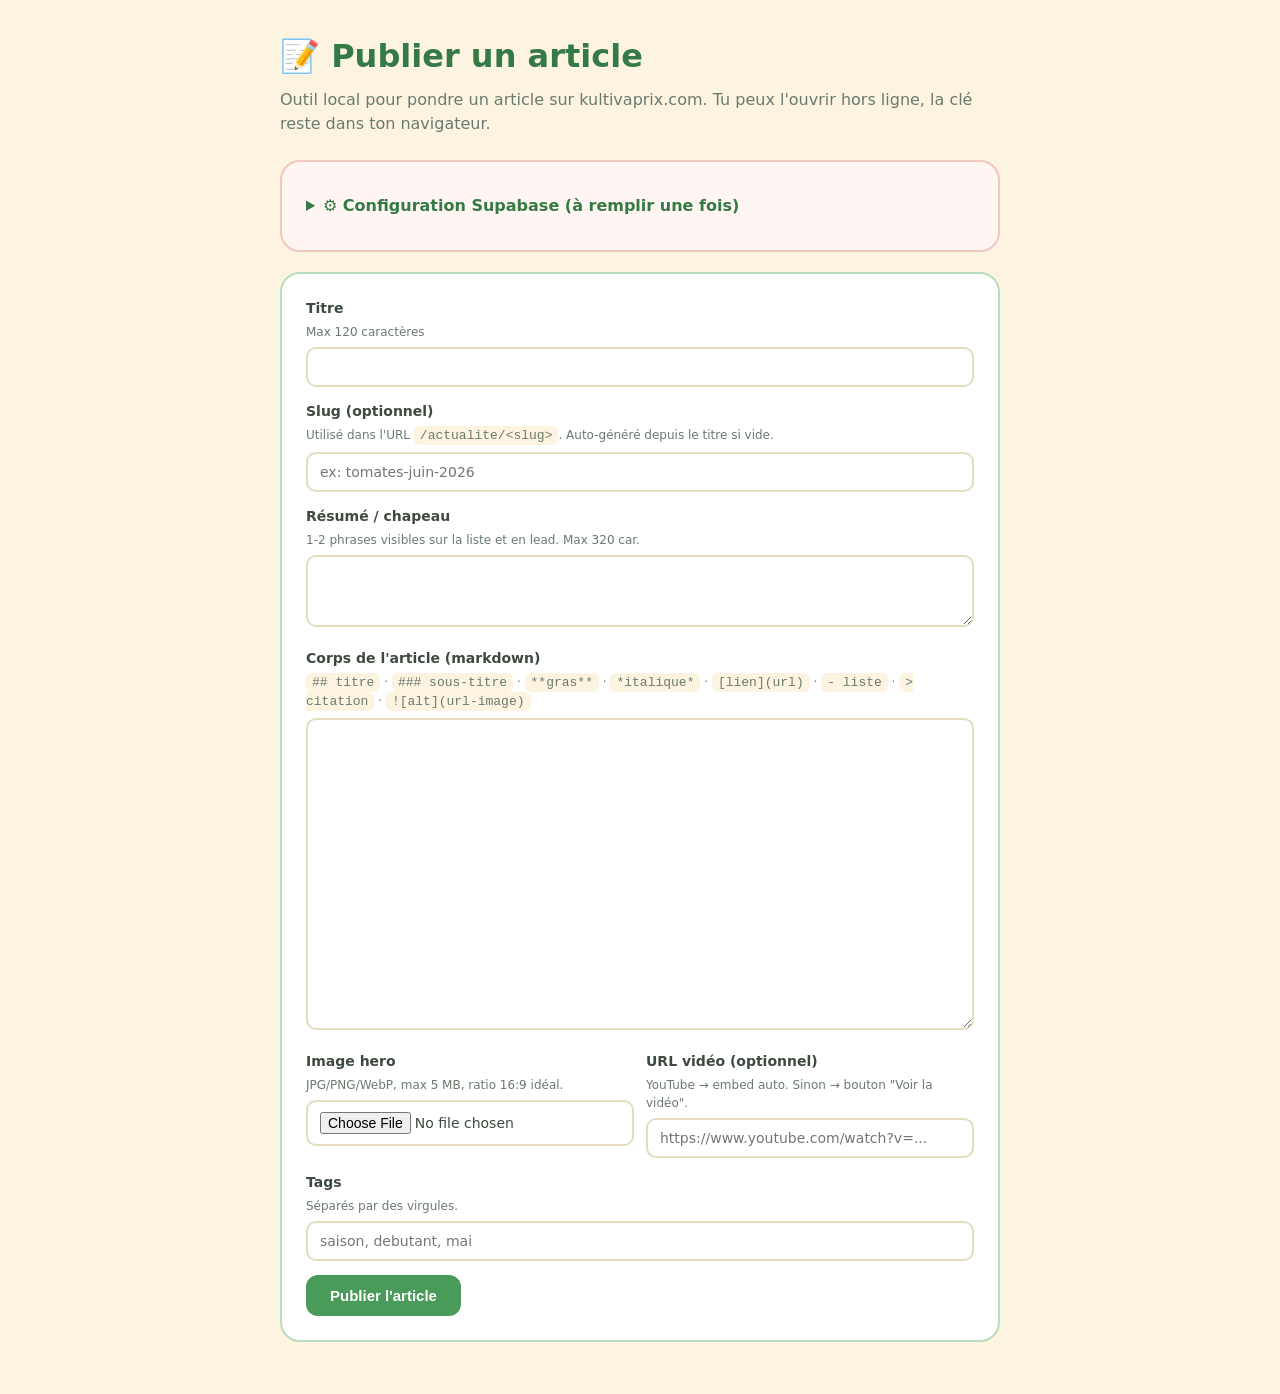
==== publier-article.html @ 19a89107 "wipe + replace with Kultiva Admin console Le dashboard auto-généré n'a jamais bien fonctionné (cron " ====
<!DOCTYPE html>
<html lang="fr">
<head>
<meta charset="UTF-8">
<meta name="viewport" content="width=device-width, initial-scale=1">
<title>Publier un article — Kultivaprix</title>
<style>
  :root {
    --green:#4A9B5A; --green-deep:#357A44; --green-soft:#B8DCBE;
    --terracotta:#D88661; --beige:#FCF4E1; --ink:#3D4A3F; --ink-soft:#6B7A6F;
    --rose-soft:#F4C6C0;
  }
  *{box-sizing:border-box}
  body{font-family:system-ui,-apple-system,sans-serif;background:var(--beige);color:var(--ink);
    margin:0;padding:32px 16px;line-height:1.5}
  main{max-width:720px;margin:0 auto}
  h1{font-size:32px;margin:0 0 8px;color:var(--green-deep)}
  .lead{color:var(--ink-soft);margin:0 0 24px}
  .card{background:#fff;border:2px solid var(--green-soft);border-radius:20px;padding:24px;margin-bottom:20px}
  .card.warn{border-color:var(--rose-soft);background:#FFF5F2}
  details{margin-bottom:16px}
  details summary{cursor:pointer;font-weight:700;color:var(--green-deep);padding:8px 0}
  label{display:block;margin-bottom:14px}
  label > span.lbl{display:block;font-weight:700;font-size:14px;margin-bottom:4px}
  label > span.hint{display:block;font-size:12px;color:var(--ink-soft);margin-bottom:6px}
  input[type=text],input[type=url],input[type=password],textarea,input[type=file]{
    width:100%;padding:10px 12px;border:2px solid #E5DCC0;border-radius:10px;
    font-family:inherit;font-size:14px;background:#fff;color:var(--ink)}
  textarea{resize:vertical;font-family:ui-monospace,Menlo,monospace}
  button{background:var(--green);color:#fff;border:0;border-radius:12px;padding:12px 24px;
    font-weight:700;font-size:15px;cursor:pointer;transition:transform .1s}
  button:hover:not(:disabled){transform:translateY(-1px);background:var(--green-deep)}
  button:disabled{opacity:.5;cursor:not-allowed}
  button.ghost{background:transparent;color:var(--green-deep);border:2px solid var(--green-soft);
    padding:8px 16px;font-size:13px}
  #status{padding:14px;border-radius:12px;font-weight:600;margin-top:16px;display:none}
  #status.ok{background:#EAF6EC;color:var(--green-deep);display:block}
  #status.err{background:#FFF0ED;color:#B85A4D;display:block}
  #status.busy{background:#FFF7E0;color:#8A6A2E;display:block}
  #status a{color:inherit;text-decoration:underline}
  code{background:var(--beige);padding:2px 6px;border-radius:6px;font-size:13px}
  .row{display:grid;grid-template-columns:1fr 1fr;gap:12px}
  @media(max-width:560px){.row{grid-template-columns:1fr}}
</style>
</head>
<body>
<main>
  <h1>📝 Publier un article</h1>
  <p class="lead">Outil local pour pondre un article sur kultivaprix.com. Tu peux l'ouvrir hors ligne, la clé reste dans ton navigateur.</p>

  <details id="config-block" class="card warn">
    <summary>⚙️ Configuration Supabase (à remplir une fois)</summary>
    <p style="font-size:13px;color:var(--ink-soft);margin:12px 0">
      Récupère <code>service_role key</code> dans Supabase → Project Settings → API. Cette clé donne tous les droits sur la DB Kultiva, garde-la pour toi. Elle est stockée en local (localStorage), tu peux la vider avec le bouton ci-dessous.
    </p>
    <label><span class="lbl">URL Supabase</span>
      <input id="sb-url" type="text" placeholder="https://xxx.supabase.co" autocomplete="off">
    </label>
    <label><span class="lbl">service_role key</span>
      <input id="sb-key" type="password" placeholder="eyJhbGc..." autocomplete="off">
    </label>
    <div style="display:flex;gap:8px;flex-wrap:wrap">
      <button type="button" id="save-config">Enregistrer</button>
      <button type="button" class="ghost" id="clear-config">Effacer la clé</button>
    </div>
  </details>

  <form id="form" class="card">
    <label><span class="lbl">Titre</span><span class="hint">Max 120 caractères</span>
      <input name="title" type="text" required maxlength="120">
    </label>

    <label><span class="lbl">Slug (optionnel)</span>
      <span class="hint">Utilisé dans l'URL <code>/actualite/&lt;slug&gt;</code>. Auto-généré depuis le titre si vide.</span>
      <input name="slug" type="text" maxlength="80" pattern="[a-z0-9-]+" placeholder="ex: tomates-juin-2026">
    </label>

    <label><span class="lbl">Résumé / chapeau</span><span class="hint">1-2 phrases visibles sur la liste et en lead. Max 320 car.</span>
      <textarea name="excerpt" required rows="3" maxlength="320"></textarea>
    </label>

    <label><span class="lbl">Corps de l'article (markdown)</span>
      <span class="hint"><code>## titre</code> · <code>### sous-titre</code> · <code>**gras**</code> · <code>*italique*</code> · <code>[lien](url)</code> · <code>- liste</code> · <code>&gt; citation</code> · <code>![alt](url-image)</code></span>
      <textarea name="body" required rows="18"></textarea>
    </label>

    <div class="row">
      <label><span class="lbl">Image hero</span><span class="hint">JPG/PNG/WebP, max 5 MB, ratio 16:9 idéal.</span>
        <input name="image" type="file" required accept="image/jpeg,image/png,image/webp">
      </label>
      <label><span class="lbl">URL vidéo (optionnel)</span><span class="hint">YouTube → embed auto. Sinon → bouton "Voir la vidéo".</span>
        <input name="video_url" type="url" placeholder="https://www.youtube.com/watch?v=...">
      </label>
    </div>

    <label><span class="lbl">Tags</span><span class="hint">Séparés par des virgules.</span>
      <input name="tags" type="text" placeholder="saison, debutant, mai">
    </label>

    <button type="submit" id="submit-btn">Publier l'article</button>
    <div id="status"></div>
  </form>
</main>

<script type="module">
import { createClient } from 'https://esm.sh/@supabase/supabase-js@2.45.0';

const $ = (id) => document.getElementById(id);
const status = $('status');
const showStatus = (cls, html) => { status.className = cls; status.innerHTML = html; };

function loadConfig() {
  const url = localStorage.getItem('kv-publish-url') || '';
  const key = localStorage.getItem('kv-publish-key') || '';
  $('sb-url').value = url;
  $('sb-key').value = key;
  if (url && key) $('config-block').open = false;
}
loadConfig();

$('save-config').addEventListener('click', () => {
  const url = $('sb-url').value.trim();
  const key = $('sb-key').value.trim();
  if (!url || !key) return alert('URL et clé requises.');
  localStorage.setItem('kv-publish-url', url);
  localStorage.setItem('kv-publish-key', key);
  $('config-block').open = false;
  showStatus('ok', '✅ Config enregistrée.');
});

$('clear-config').addEventListener('click', () => {
  if (!confirm('Effacer la clé du localStorage ?')) return;
  localStorage.removeItem('kv-publish-url');
  localStorage.removeItem('kv-publish-key');
  $('sb-url').value = '';
  $('sb-key').value = '';
  showStatus('ok', '🧹 Effacé.');
});

function toSlug(s) {
  return s.normalize('NFD').replace(/[̀-ͯ]/g, '')
    .toLowerCase().trim()
    .replace(/[^a-z0-9]+/g, '-')
    .replace(/^-+|-+$/g, '')
    .slice(0, 80);
}

$('form').addEventListener('submit', async (e) => {
  e.preventDefault();
  const url = localStorage.getItem('kv-publish-url');
  const key = localStorage.getItem('kv-publish-key');
  if (!url || !key) {
    $('config-block').open = true;
    showStatus('err', '❌ Configure Supabase d\'abord.');
    return;
  }

  const btn = $('submit-btn');
  btn.disabled = true;

  try {
    const sb = createClient(url, key, {
      auth: { persistSession: false },
      db: { schema: 'public' },
    });
    const fd = new FormData(e.target);
    const title = String(fd.get('title') || '').trim();
    const slugInput = String(fd.get('slug') || '').trim();
    const slug = (slugInput || toSlug(title));
    const excerpt = String(fd.get('excerpt') || '').trim();
    const body = String(fd.get('body') || '').trim();
    const videoUrl = String(fd.get('video_url') || '').trim() || null;
    const tags = String(fd.get('tags') || '').split(',')
      .map(t => t.trim().toLowerCase()).filter(Boolean);
    const image = fd.get('image');

    if (!slug) throw new Error('Slug invalide.');
    if (image.size > 5 * 1024 * 1024) throw new Error('Image trop lourde (>5 MB).');

    // Vérifier slug unique
    showStatus('busy', '⏳ Vérification du slug…');
    const { data: existing } = await sb.from('articles')
      .select('slug').eq('slug', slug).maybeSingle();
    if (existing) throw new Error(`Slug "${slug}" déjà utilisé. Modifie le titre ou le slug.`);

    // Upload image
    showStatus('busy', '⏳ Upload de l\'image…');
    const ext = (image.name.split('.').pop() || 'jpg').toLowerCase();
    const path = `articles/${slug}.${ext}`;
    const { error: uErr } = await sb.storage.from('news-images')
      .upload(path, image, { contentType: image.type, upsert: true });
    if (uErr) throw new Error(`Upload image : ${uErr.message}`);
    const { data: pub } = sb.storage.from('news-images').getPublicUrl(path);

    // Insert article
    showStatus('busy', '⏳ Insertion en base…');
    const { error: dErr } = await sb.from('articles').insert({
      slug, title, excerpt, body,
      image_url: pub.publicUrl,
      video_url: videoUrl,
      tags,
    });
    if (dErr) throw new Error(`Insert : ${dErr.message}`);

    const liveUrl = `https://kultivaprix.com/actualite/${slug}`;
    showStatus('ok',
      `✅ Publié ! <a href="${liveUrl}" target="_blank">Voir l'article</a> · ` +
      `Note : la liste <code>/actualites</code> a un cache de 10 min, l'article peut mettre un peu à apparaître dessus (mais l'URL directe marche tout de suite).`);
    e.target.reset();
  } catch (err) {
    console.error(err);
    showStatus('err', `❌ ${err.message || err}`);
  } finally {
    btn.disabled = false;
  }
});
</script>
</body>
</html>
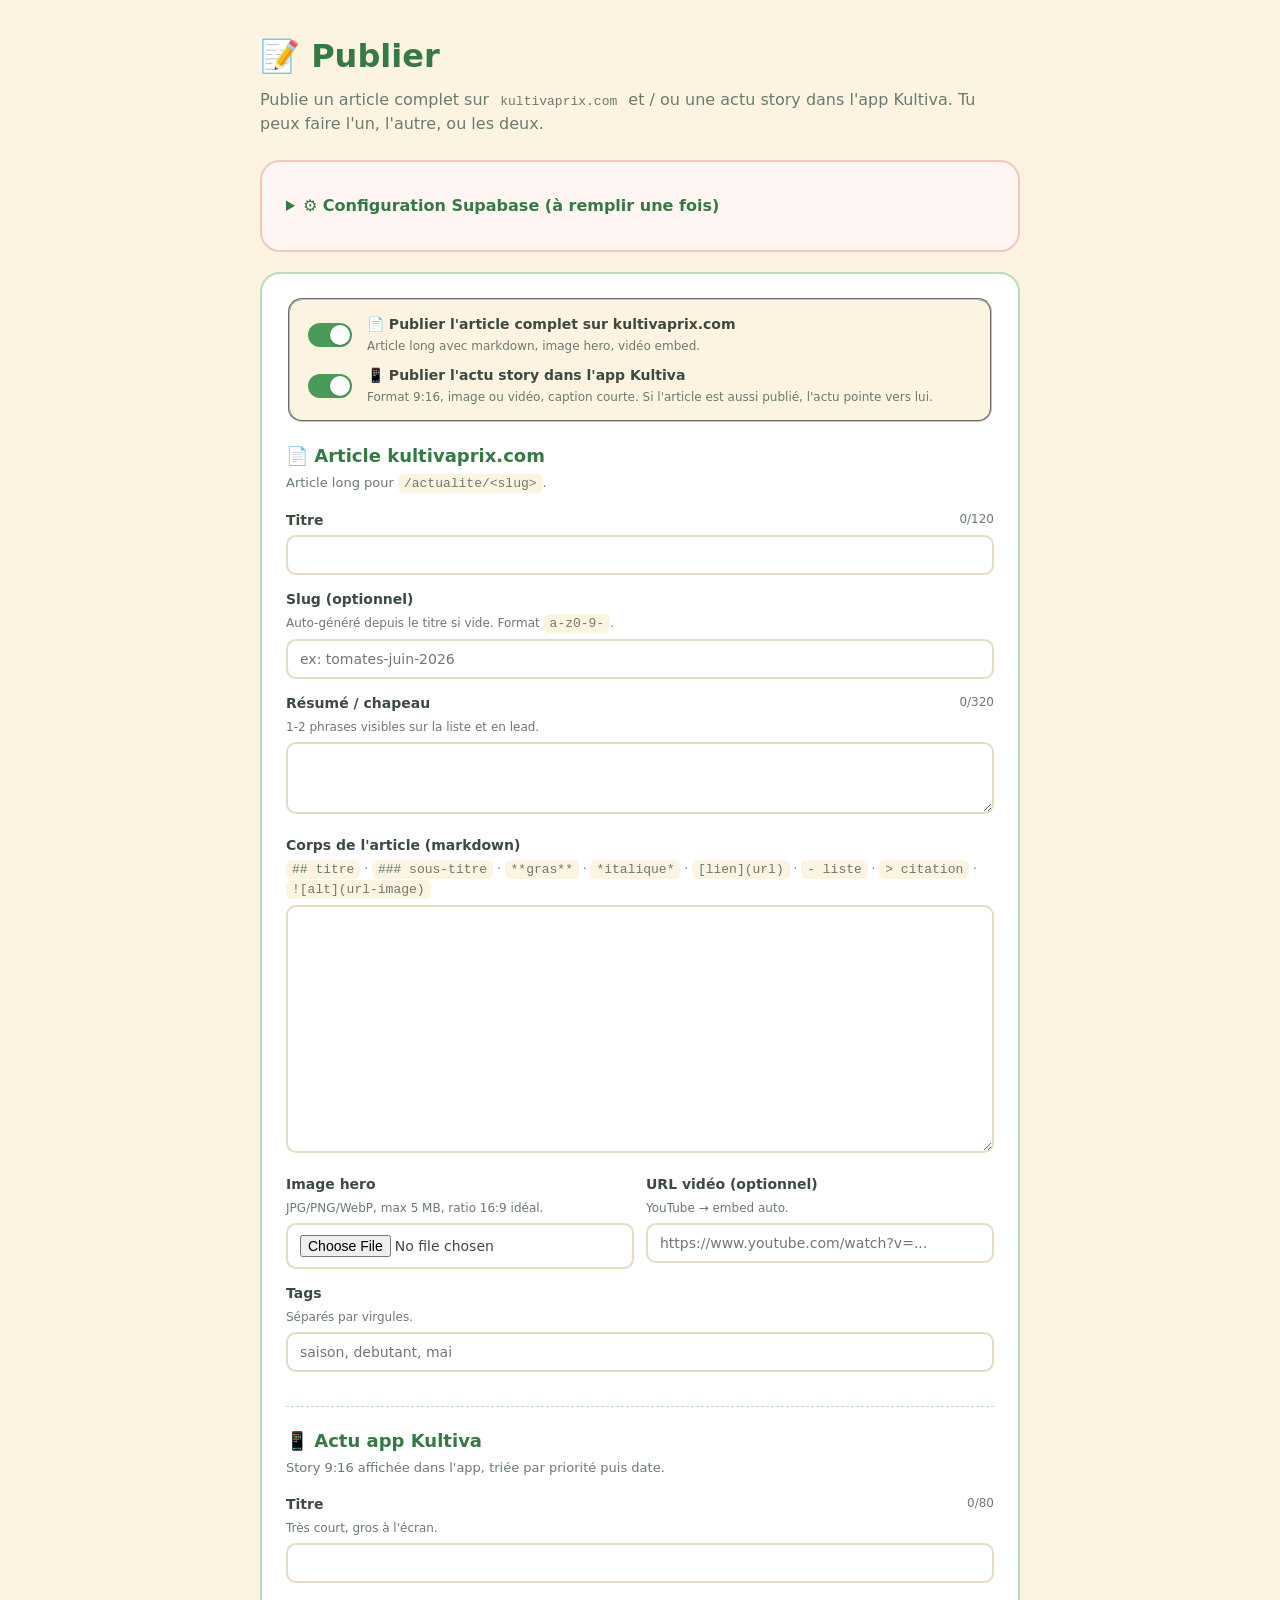
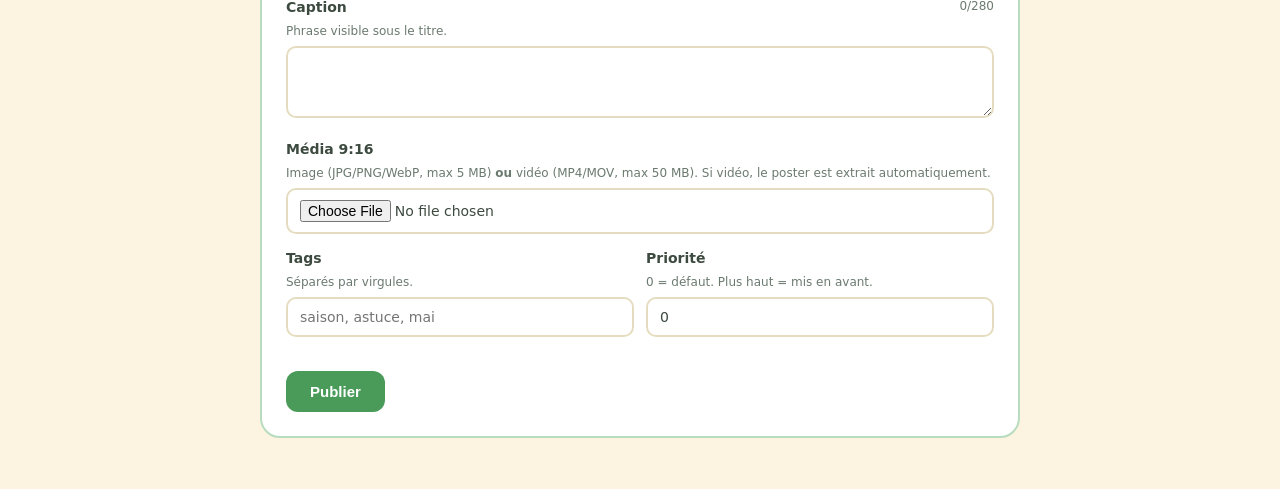
==== commit f2064e43: "Publier : ajoute la publication d'actu story dans l'app Kultiva Le formulaire devient bi-modal : art" ====
--- a/publier-article.html
+++ b/publier-article.html
@@ -3,60 +3,90 @@
 <head>
 <meta charset="UTF-8">
 <meta name="viewport" content="width=device-width, initial-scale=1">
-<title>Publier un article — Kultivaprix</title>
+<title>Publier — Kultiva Admin</title>
 <style>
   :root {
     --green:#4A9B5A; --green-deep:#357A44; --green-soft:#B8DCBE;
-    --terracotta:#D88661; --beige:#FCF4E1; --ink:#3D4A3F; --ink-soft:#6B7A6F;
+    --terracotta:#D88661; --beige:#FCF4E1; --beige-2:#F5E9CE;
+    --ink:#3D4A3F; --ink-soft:#6B7A6F;
     --rose-soft:#F4C6C0;
   }
   *{box-sizing:border-box}
   body{font-family:system-ui,-apple-system,sans-serif;background:var(--beige);color:var(--ink);
     margin:0;padding:32px 16px;line-height:1.5}
-  main{max-width:720px;margin:0 auto}
+  main{max-width:760px;margin:0 auto}
   h1{font-size:32px;margin:0 0 8px;color:var(--green-deep)}
   .lead{color:var(--ink-soft);margin:0 0 24px}
   .card{background:#fff;border:2px solid var(--green-soft);border-radius:20px;padding:24px;margin-bottom:20px}
   .card.warn{border-color:var(--rose-soft);background:#FFF5F2}
+  .section{padding:20px 0;border-top:1px dashed var(--green-soft)}
+  .section:first-of-type{border-top:0;padding-top:0}
+  .section.disabled{opacity:.4;pointer-events:none}
+  .section h2{font-size:18px;color:var(--green-deep);margin:0 0 4px;display:flex;align-items:center;gap:8px}
+  .section .sub{font-size:13px;color:var(--ink-soft);margin:0 0 16px}
   details{margin-bottom:16px}
   details summary{cursor:pointer;font-weight:700;color:var(--green-deep);padding:8px 0}
-  label{display:block;margin-bottom:14px}
-  label > span.lbl{display:block;font-weight:700;font-size:14px;margin-bottom:4px}
-  label > span.hint{display:block;font-size:12px;color:var(--ink-soft);margin-bottom:6px}
-  input[type=text],input[type=url],input[type=password],textarea,input[type=file]{
+
+  /* Toggles */
+  .toggles{display:flex;flex-direction:column;gap:10px;margin-bottom:20px;
+    background:var(--beige);border-radius:14px;padding:14px}
+  .toggle{display:flex;align-items:center;gap:12px;cursor:pointer;font-weight:600;font-size:14px}
+  .toggle input{width:44px;height:24px;appearance:none;-webkit-appearance:none;background:#D9D2BD;
+    border-radius:999px;position:relative;cursor:pointer;transition:background .15s;flex-shrink:0}
+  .toggle input::after{content:"";position:absolute;top:2px;left:2px;width:20px;height:20px;
+    background:#fff;border-radius:50%;transition:left .15s;box-shadow:0 1px 3px rgba(0,0,0,.2)}
+  .toggle input:checked{background:var(--green)}
+  .toggle input:checked::after{left:22px}
+  .toggle .desc{display:block;font-weight:400;font-size:12px;color:var(--ink-soft);margin-top:2px}
+
+  label.field{display:block;margin-bottom:14px}
+  label.field > .lbl{display:block;font-weight:700;font-size:14px;margin-bottom:4px}
+  label.field > .hint{display:block;font-size:12px;color:var(--ink-soft);margin-bottom:6px}
+  .counter{float:right;font-weight:400;color:var(--ink-soft);font-size:12px}
+  input[type=text],input[type=url],input[type=password],input[type=number],textarea,input[type=file]{
     width:100%;padding:10px 12px;border:2px solid #E5DCC0;border-radius:10px;
     font-family:inherit;font-size:14px;background:#fff;color:var(--ink)}
   textarea{resize:vertical;font-family:ui-monospace,Menlo,monospace}
+  .row{display:grid;grid-template-columns:1fr 1fr;gap:12px}
+  @media(max-width:560px){.row{grid-template-columns:1fr}}
+
   button{background:var(--green);color:#fff;border:0;border-radius:12px;padding:12px 24px;
-    font-weight:700;font-size:15px;cursor:pointer;transition:transform .1s}
+    font-weight:700;font-size:15px;cursor:pointer;transition:transform .1s,background .1s}
   button:hover:not(:disabled){transform:translateY(-1px);background:var(--green-deep)}
-  button:disabled{opacity:.5;cursor:not-allowed}
+  button:disabled{opacity:.5;cursor:not-allowed;transform:none}
   button.ghost{background:transparent;color:var(--green-deep);border:2px solid var(--green-soft);
     padding:8px 16px;font-size:13px}
-  #status{padding:14px;border-radius:12px;font-weight:600;margin-top:16px;display:none}
+
+  #status{padding:14px;border-radius:12px;font-weight:600;margin-top:16px;display:none;font-size:14px;line-height:1.5}
   #status.ok{background:#EAF6EC;color:var(--green-deep);display:block}
   #status.err{background:#FFF0ED;color:#B85A4D;display:block}
   #status.busy{background:#FFF7E0;color:#8A6A2E;display:block}
   #status a{color:inherit;text-decoration:underline}
+  #status ul{margin:8px 0 0;padding-left:20px}
   code{background:var(--beige);padding:2px 6px;border-radius:6px;font-size:13px}
-  .row{display:grid;grid-template-columns:1fr 1fr;gap:12px}
-  @media(max-width:560px){.row{grid-template-columns:1fr}}
+
+  /* Preview du poster extrait de la vidéo */
+  .preview{margin-top:10px;display:none}
+  .preview.visible{display:block}
+  .preview .frame{display:inline-block;width:100px;aspect-ratio:9/16;background:#000;border-radius:10px;
+    background-size:cover;background-position:center;border:2px solid var(--green-soft)}
+  .preview .meta{font-size:12px;color:var(--ink-soft);margin-top:6px}
 </style>
 </head>
 <body>
 <main>
-  <h1>📝 Publier un article</h1>
-  <p class="lead">Outil local pour pondre un article sur kultivaprix.com. Tu peux l'ouvrir hors ligne, la clé reste dans ton navigateur.</p>
+  <h1>📝 Publier</h1>
+  <p class="lead">Publie un article complet sur <code>kultivaprix.com</code> et / ou une actu story dans l'app Kultiva. Tu peux faire l'un, l'autre, ou les deux.</p>
 
   <details id="config-block" class="card warn">
     <summary>⚙️ Configuration Supabase (à remplir une fois)</summary>
     <p style="font-size:13px;color:var(--ink-soft);margin:12px 0">
-      Récupère <code>service_role key</code> dans Supabase → Project Settings → API. Cette clé donne tous les droits sur la DB Kultiva, garde-la pour toi. Elle est stockée en local (localStorage), tu peux la vider avec le bouton ci-dessous.
+      Récupère <code>service_role key</code> dans Supabase → Project Settings → API. Cette clé donne tous les droits sur la DB Kultiva, garde-la pour toi. Stockée en localStorage du navigateur.
     </p>
-    <label><span class="lbl">URL Supabase</span>
+    <label class="field"><span class="lbl">URL Supabase</span>
       <input id="sb-url" type="text" placeholder="https://xxx.supabase.co" autocomplete="off">
     </label>
-    <label><span class="lbl">service_role key</span>
+    <label class="field"><span class="lbl">service_role key</span>
       <input id="sb-key" type="password" placeholder="eyJhbGc..." autocomplete="off">
     </label>
     <div style="display:flex;gap:8px;flex-wrap:wrap">
@@ -66,38 +96,91 @@
   </details>
 
   <form id="form" class="card">
-    <label><span class="lbl">Titre</span><span class="hint">Max 120 caractères</span>
-      <input name="title" type="text" required maxlength="120">
-    </label>
-
-    <label><span class="lbl">Slug (optionnel)</span>
-      <span class="hint">Utilisé dans l'URL <code>/actualite/&lt;slug&gt;</code>. Auto-généré depuis le titre si vide.</span>
-      <input name="slug" type="text" maxlength="80" pattern="[a-z0-9-]+" placeholder="ex: tomates-juin-2026">
-    </label>
-
-    <label><span class="lbl">Résumé / chapeau</span><span class="hint">1-2 phrases visibles sur la liste et en lead. Max 320 car.</span>
-      <textarea name="excerpt" required rows="3" maxlength="320"></textarea>
-    </label>
-
-    <label><span class="lbl">Corps de l'article (markdown)</span>
-      <span class="hint"><code>## titre</code> · <code>### sous-titre</code> · <code>**gras**</code> · <code>*italique*</code> · <code>[lien](url)</code> · <code>- liste</code> · <code>&gt; citation</code> · <code>![alt](url-image)</code></span>
-      <textarea name="body" required rows="18"></textarea>
-    </label>
-
-    <div class="row">
-      <label><span class="lbl">Image hero</span><span class="hint">JPG/PNG/WebP, max 5 MB, ratio 16:9 idéal.</span>
-        <input name="image" type="file" required accept="image/jpeg,image/png,image/webp">
-      </label>
-      <label><span class="lbl">URL vidéo (optionnel)</span><span class="hint">YouTube → embed auto. Sinon → bouton "Voir la vidéo".</span>
-        <input name="video_url" type="url" placeholder="https://www.youtube.com/watch?v=...">
+
+    <fieldset class="toggles">
+      <label class="toggle">
+        <input type="checkbox" id="enable-article" checked>
+        <span>📄 Publier l'article complet sur kultivaprix.com<span class="desc">Article long avec markdown, image hero, vidéo embed.</span></span>
+      </label>
+      <label class="toggle">
+        <input type="checkbox" id="enable-news" checked>
+        <span>📱 Publier l'actu story dans l'app Kultiva<span class="desc">Format 9:16, image ou vidéo, caption courte. Si l'article est aussi publié, l'actu pointe vers lui.</span></span>
+      </label>
+    </fieldset>
+
+    <!-- ────── Article kultivaprix.com ────── -->
+    <div id="article-section" class="section">
+      <h2>📄 Article kultivaprix.com</h2>
+      <p class="sub">Article long pour <code>/actualite/&lt;slug&gt;</code>.</p>
+
+      <label class="field"><span class="lbl">Titre <span class="counter" id="art-title-count">0/120</span></span>
+        <input name="art_title" type="text" maxlength="120">
+      </label>
+
+      <label class="field"><span class="lbl">Slug (optionnel)</span>
+        <span class="hint">Auto-généré depuis le titre si vide. Format <code>a-z0-9-</code>.</span>
+        <input name="art_slug" type="text" maxlength="80" pattern="[a-z0-9-]+" placeholder="ex: tomates-juin-2026">
+      </label>
+
+      <label class="field"><span class="lbl">Résumé / chapeau <span class="counter" id="art-excerpt-count">0/320</span></span>
+        <span class="hint">1-2 phrases visibles sur la liste et en lead.</span>
+        <textarea name="art_excerpt" rows="3" maxlength="320"></textarea>
+      </label>
+
+      <label class="field"><span class="lbl">Corps de l'article (markdown)</span>
+        <span class="hint"><code>## titre</code> · <code>### sous-titre</code> · <code>**gras**</code> · <code>*italique*</code> · <code>[lien](url)</code> · <code>- liste</code> · <code>&gt; citation</code> · <code>![alt](url-image)</code></span>
+        <textarea name="art_body" rows="14"></textarea>
+      </label>
+
+      <div class="row">
+        <label class="field"><span class="lbl">Image hero</span><span class="hint">JPG/PNG/WebP, max 5 MB, ratio 16:9 idéal.</span>
+          <input name="art_image" type="file" accept="image/jpeg,image/png,image/webp">
+        </label>
+        <label class="field"><span class="lbl">URL vidéo (optionnel)</span><span class="hint">YouTube → embed auto.</span>
+          <input name="art_video_url" type="url" placeholder="https://www.youtube.com/watch?v=...">
+        </label>
+      </div>
+
+      <label class="field"><span class="lbl">Tags</span><span class="hint">Séparés par virgules.</span>
+        <input name="art_tags" type="text" placeholder="saison, debutant, mai">
       </label>
     </div>
 
-    <label><span class="lbl">Tags</span><span class="hint">Séparés par des virgules.</span>
-      <input name="tags" type="text" placeholder="saison, debutant, mai">
-    </label>
-
-    <button type="submit" id="submit-btn">Publier l'article</button>
+    <!-- ────── Actu app Kultiva ────── -->
+    <div id="news-section" class="section">
+      <h2>📱 Actu app Kultiva</h2>
+      <p class="sub">Story 9:16 affichée dans l'app, triée par priorité puis date.</p>
+
+      <label class="field"><span class="lbl">Titre <span class="counter" id="news-title-count">0/80</span></span>
+        <span class="hint">Très court, gros à l'écran.</span>
+        <input name="news_title" type="text" maxlength="80">
+      </label>
+
+      <label class="field"><span class="lbl">Caption <span class="counter" id="news-caption-count">0/280</span></span>
+        <span class="hint">Phrase visible sous le titre.</span>
+        <textarea name="news_caption" rows="3" maxlength="280" style="font-family:inherit"></textarea>
+      </label>
+
+      <label class="field"><span class="lbl">Média 9:16</span>
+        <span class="hint">Image (JPG/PNG/WebP, max 5 MB) <strong>ou</strong> vidéo (MP4/MOV, max 50 MB). Si vidéo, le poster est extrait automatiquement.</span>
+        <input name="news_media" type="file" accept="image/jpeg,image/png,image/webp,video/mp4,video/quicktime">
+        <div class="preview" id="news-preview">
+          <div class="frame" id="news-preview-frame"></div>
+          <div class="meta" id="news-preview-meta"></div>
+        </div>
+      </label>
+
+      <div class="row">
+        <label class="field"><span class="lbl">Tags</span><span class="hint">Séparés par virgules.</span>
+          <input name="news_tags" type="text" placeholder="saison, astuce, mai">
+        </label>
+        <label class="field"><span class="lbl">Priorité</span><span class="hint">0 = défaut. Plus haut = mis en avant.</span>
+          <input name="news_priority" type="number" min="0" max="100" step="1" value="0">
+        </label>
+      </div>
+    </div>
+
+    <button type="submit" id="submit-btn">Publier</button>
     <div id="status"></div>
   </form>
 </main>
@@ -109,6 +192,7 @@
 const status = $('status');
 const showStatus = (cls, html) => { status.className = cls; status.innerHTML = html; };
 
+// ── Config Supabase ─────────────────────────────────────────────
 function loadConfig() {
   const url = localStorage.getItem('kv-publish-url') || '';
   const key = localStorage.getItem('kv-publish-key') || '';
@@ -137,6 +221,29 @@
   showStatus('ok', '🧹 Effacé.');
 });
 
+// ── Toggles ─────────────────────────────────────────────────────
+function syncSections() {
+  $('article-section').classList.toggle('disabled', !$('enable-article').checked);
+  $('news-section').classList.toggle('disabled', !$('enable-news').checked);
+}
+$('enable-article').addEventListener('change', syncSections);
+$('enable-news').addEventListener('change', syncSections);
+syncSections();
+
+// ── Compteurs de caractères ─────────────────────────────────────
+function bindCounter(inputName, counterId, max) {
+  const el = document.querySelector(`[name="${inputName}"]`);
+  const c = $(counterId);
+  const update = () => { c.textContent = `${el.value.length}/${max}`; };
+  el.addEventListener('input', update);
+  update();
+}
+bindCounter('art_title', 'art-title-count', 120);
+bindCounter('art_excerpt', 'art-excerpt-count', 320);
+bindCounter('news_title', 'news-title-count', 80);
+bindCounter('news_caption', 'news-caption-count', 280);
+
+// ── Helpers ─────────────────────────────────────────────────────
 function toSlug(s) {
   return s.normalize('NFD').replace(/[̀-ͯ]/g, '')
     .toLowerCase().trim()
@@ -144,7 +251,82 @@
     .replace(/^-+|-+$/g, '')
     .slice(0, 80);
 }
-
+function parseTags(s) {
+  return String(s || '').split(',').map(t => t.trim().toLowerCase()).filter(Boolean);
+}
+function publicUrl(sb, bucket, path) {
+  return sb.storage.from(bucket).getPublicUrl(path).data.publicUrl;
+}
+
+// Extrait la 1re frame "utile" d'une vidéo en blob JPEG via canvas.
+async function extractPosterFromVideo(file) {
+  const video = document.createElement('video');
+  video.muted = true;
+  video.playsInline = true;
+  video.preload = 'metadata';
+  video.src = URL.createObjectURL(file);
+  try {
+    await new Promise((res, rej) => {
+      video.onloadeddata = res;
+      video.onerror = () => rej(new Error('Vidéo illisible'));
+    });
+    // Saut léger pour éviter une frame noire en début de vidéo.
+    video.currentTime = Math.min(0.5, Math.max(0.05, (video.duration || 1) / 4));
+    await new Promise((res, rej) => {
+      video.onseeked = res;
+      video.onerror = () => rej(new Error('Seek vidéo échoué'));
+    });
+    const canvas = document.createElement('canvas');
+    canvas.width = video.videoWidth;
+    canvas.height = video.videoHeight;
+    if (!canvas.width || !canvas.height) throw new Error('Vidéo sans dimensions');
+    canvas.getContext('2d').drawImage(video, 0, 0, canvas.width, canvas.height);
+    const blob = await new Promise(res => canvas.toBlob(b => res(b), 'image/jpeg', 0.85));
+    if (!blob) throw new Error('Conversion poster échouée');
+    return blob;
+  } finally {
+    URL.revokeObjectURL(video.src);
+  }
+}
+
+// ── Aperçu du média actu ────────────────────────────────────────
+const newsMediaInput = document.querySelector('[name="news_media"]');
+const newsPreview = $('news-preview');
+const newsPreviewFrame = $('news-preview-frame');
+const newsPreviewMeta = $('news-preview-meta');
+
+newsMediaInput.addEventListener('change', async (e) => {
+  const file = e.target.files?.[0];
+  if (!file) {
+    newsPreview.classList.remove('visible');
+    return;
+  }
+  newsPreview.classList.add('visible');
+  newsPreviewFrame.style.backgroundImage = '';
+  newsPreviewMeta.textContent = '⏳ Préparation…';
+  try {
+    let posterBlob;
+    if (file.type.startsWith('video/')) {
+      posterBlob = await extractPosterFromVideo(file);
+      newsPreviewMeta.textContent = `🎬 Vidéo (${formatSize(file.size)}) — poster auto extrait.`;
+    } else {
+      posterBlob = file;
+      newsPreviewMeta.textContent = `🖼 Image (${formatSize(file.size)}).`;
+    }
+    const posterUrl = URL.createObjectURL(posterBlob);
+    newsPreviewFrame.style.backgroundImage = `url(${posterUrl})`;
+  } catch (err) {
+    newsPreviewMeta.textContent = `⚠️ ${err.message}`;
+  }
+});
+
+function formatSize(bytes) {
+  if (bytes < 1024) return bytes + ' B';
+  if (bytes < 1024*1024) return (bytes/1024).toFixed(0) + ' KB';
+  return (bytes/(1024*1024)).toFixed(1) + ' MB';
+}
+
+// ── Publish ─────────────────────────────────────────────────────
 $('form').addEventListener('submit', async (e) => {
   e.preventDefault();
   const url = localStorage.getItem('kv-publish-url');
@@ -155,8 +337,16 @@
     return;
   }
 
+  const enableArticle = $('enable-article').checked;
+  const enableNews = $('enable-news').checked;
+  if (!enableArticle && !enableNews) {
+    showStatus('err', '❌ Coche au moins une option (article ou actu).');
+    return;
+  }
+
   const btn = $('submit-btn');
   btn.disabled = true;
+  showStatus('busy', '⏳ Démarrage…');
 
   try {
     const sb = createClient(url, key, {
@@ -164,49 +354,26 @@
       db: { schema: 'public' },
     });
     const fd = new FormData(e.target);
-    const title = String(fd.get('title') || '').trim();
-    const slugInput = String(fd.get('slug') || '').trim();
-    const slug = (slugInput || toSlug(title));
-    const excerpt = String(fd.get('excerpt') || '').trim();
-    const body = String(fd.get('body') || '').trim();
-    const videoUrl = String(fd.get('video_url') || '').trim() || null;
-    const tags = String(fd.get('tags') || '').split(',')
-      .map(t => t.trim().toLowerCase()).filter(Boolean);
-    const image = fd.get('image');
-
-    if (!slug) throw new Error('Slug invalide.');
-    if (image.size > 5 * 1024 * 1024) throw new Error('Image trop lourde (>5 MB).');
-
-    // Vérifier slug unique
-    showStatus('busy', '⏳ Vérification du slug…');
-    const { data: existing } = await sb.from('articles')
-      .select('slug').eq('slug', slug).maybeSingle();
-    if (existing) throw new Error(`Slug "${slug}" déjà utilisé. Modifie le titre ou le slug.`);
-
-    // Upload image
-    showStatus('busy', '⏳ Upload de l\'image…');
-    const ext = (image.name.split('.').pop() || 'jpg').toLowerCase();
-    const path = `articles/${slug}.${ext}`;
-    const { error: uErr } = await sb.storage.from('news-images')
-      .upload(path, image, { contentType: image.type, upsert: true });
-    if (uErr) throw new Error(`Upload image : ${uErr.message}`);
-    const { data: pub } = sb.storage.from('news-images').getPublicUrl(path);
-
-    // Insert article
-    showStatus('busy', '⏳ Insertion en base…');
-    const { error: dErr } = await sb.from('articles').insert({
-      slug, title, excerpt, body,
-      image_url: pub.publicUrl,
-      video_url: videoUrl,
-      tags,
-    });
-    if (dErr) throw new Error(`Insert : ${dErr.message}`);
-
-    const liveUrl = `https://kultivaprix.com/actualite/${slug}`;
+    const results = [];
+
+    let articleUrl = null;
+    if (enableArticle) {
+      articleUrl = await publishArticle(sb, fd);
+      results.push(`📄 <a href="${articleUrl}" target="_blank">${articleUrl}</a>`);
+    }
+
+    if (enableNews) {
+      const newsId = await publishNews(sb, fd, articleUrl);
+      results.push(`📱 Actu publiée dans l'app (id <code>${newsId.slice(0, 8)}…</code>).`);
+    }
+
     showStatus('ok',
-      `✅ Publié ! <a href="${liveUrl}" target="_blank">Voir l'article</a> · ` +
-      `Note : la liste <code>/actualites</code> a un cache de 10 min, l'article peut mettre un peu à apparaître dessus (mais l'URL directe marche tout de suite).`);
+      `✅ Publié !<ul>${results.map(r => `<li>${r}</li>`).join('')}</ul>` +
+      (enableArticle ? `<br>Note : la liste <code>/actualites</code> a un cache de 10 min, l'URL directe marche tout de suite.` : '')
+    );
     e.target.reset();
+    syncSections();
+    newsPreview.classList.remove('visible');
   } catch (err) {
     console.error(err);
     showStatus('err', `❌ ${err.message || err}`);
@@ -214,6 +381,108 @@
     btn.disabled = false;
   }
 });
+
+async function publishArticle(sb, fd) {
+  const title = String(fd.get('art_title') || '').trim();
+  const slugInput = String(fd.get('art_slug') || '').trim();
+  const slug = slugInput || toSlug(title);
+  const excerpt = String(fd.get('art_excerpt') || '').trim();
+  const body = String(fd.get('art_body') || '').trim();
+  const videoUrl = String(fd.get('art_video_url') || '').trim() || null;
+  const tags = parseTags(fd.get('art_tags'));
+  const image = fd.get('art_image');
+
+  if (!title) throw new Error('Article : titre requis.');
+  if (!excerpt) throw new Error('Article : résumé requis.');
+  if (!body) throw new Error('Article : corps requis.');
+  if (!image || !image.size) throw new Error('Article : image hero requise.');
+  if (!slug) throw new Error('Article : slug invalide.');
+  if (image.size > 5 * 1024 * 1024) throw new Error('Article : image trop lourde (>5 MB).');
+
+  showStatus('busy', '⏳ Article — vérification du slug…');
+  const { data: existing } = await sb.from('articles').select('slug').eq('slug', slug).maybeSingle();
+  if (existing) throw new Error(`Article : slug "${slug}" déjà utilisé.`);
+
+  showStatus('busy', '⏳ Article — upload de l\'image…');
+  const ext = (image.name.split('.').pop() || 'jpg').toLowerCase();
+  const path = `articles/${slug}.${ext}`;
+  const { error: uErr } = await sb.storage.from('news-images')
+    .upload(path, image, { contentType: image.type, upsert: true });
+  if (uErr) throw new Error(`Article : upload image — ${uErr.message}`);
+  const imageUrl = publicUrl(sb, 'news-images', path);
+
+  showStatus('busy', '⏳ Article — insertion en base…');
+  const { error: dErr } = await sb.from('articles').insert({
+    slug, title, excerpt, body,
+    image_url: imageUrl,
+    video_url: videoUrl,
+    tags,
+  });
+  if (dErr) throw new Error(`Article : insert — ${dErr.message}`);
+
+  return `https://kultivaprix.com/actualite/${slug}`;
+}
+
+async function publishNews(sb, fd, articleUrl) {
+  const title = String(fd.get('news_title') || '').trim();
+  const caption = String(fd.get('news_caption') || '').trim();
+  const tags = parseTags(fd.get('news_tags'));
+  const priority = parseInt(String(fd.get('news_priority') || '0'), 10) || 0;
+  const media = fd.get('news_media');
+
+  if (!title) throw new Error('Actu : titre requis.');
+  if (!caption) throw new Error('Actu : caption requise.');
+  if (title.length > 80) throw new Error('Actu : titre trop long (>80).');
+  if (caption.length > 280) throw new Error('Actu : caption trop longue (>280).');
+  if (!media || !media.size) throw new Error('Actu : média requis (image ou vidéo).');
+
+  const isVideo = media.type.startsWith('video/');
+  if (isVideo && media.size > 50 * 1024 * 1024) throw new Error('Actu : vidéo trop lourde (>50 MB).');
+  if (!isVideo && media.size > 5 * 1024 * 1024) throw new Error('Actu : image trop lourde (>5 MB).');
+
+  const newsId = (crypto.randomUUID && crypto.randomUUID()) || String(Date.now());
+
+  let posterBlob;
+  if (isVideo) {
+    showStatus('busy', '⏳ Actu — extraction du poster…');
+    posterBlob = await extractPosterFromVideo(media);
+  } else {
+    posterBlob = media;
+  }
+
+  showStatus('busy', '⏳ Actu — upload du poster…');
+  const posterPath = `news/${newsId}/poster.jpg`;
+  const { error: pErr } = await sb.storage.from('news-images')
+    .upload(posterPath, posterBlob, { contentType: 'image/jpeg', upsert: true });
+  if (pErr) throw new Error(`Actu : upload poster — ${pErr.message}`);
+  const imageUrl = publicUrl(sb, 'news-images', posterPath);
+
+  let videoUrl = null;
+  if (isVideo) {
+    showStatus('busy', '⏳ Actu — upload de la vidéo…');
+    const ext = (media.name.split('.').pop() || 'mp4').toLowerCase();
+    const videoPath = `news/${newsId}/video.${ext}`;
+    const { error: vErr } = await sb.storage.from('news-images')
+      .upload(videoPath, media, { contentType: media.type, upsert: true });
+    if (vErr) throw new Error(`Actu : upload vidéo — ${vErr.message}`);
+    videoUrl = publicUrl(sb, 'news-images', videoPath);
+  }
+
+  showStatus('busy', '⏳ Actu — insertion en base…');
+  const { error: iErr } = await sb.from('news_items').insert({
+    id: newsId,
+    title,
+    caption,
+    image_url: imageUrl,
+    video_url: videoUrl,
+    article_url: articleUrl,
+    tags,
+    priority,
+  });
+  if (iErr) throw new Error(`Actu : insert — ${iErr.message}`);
+
+  return newsId;
+}
 </script>
 </body>
 </html>
